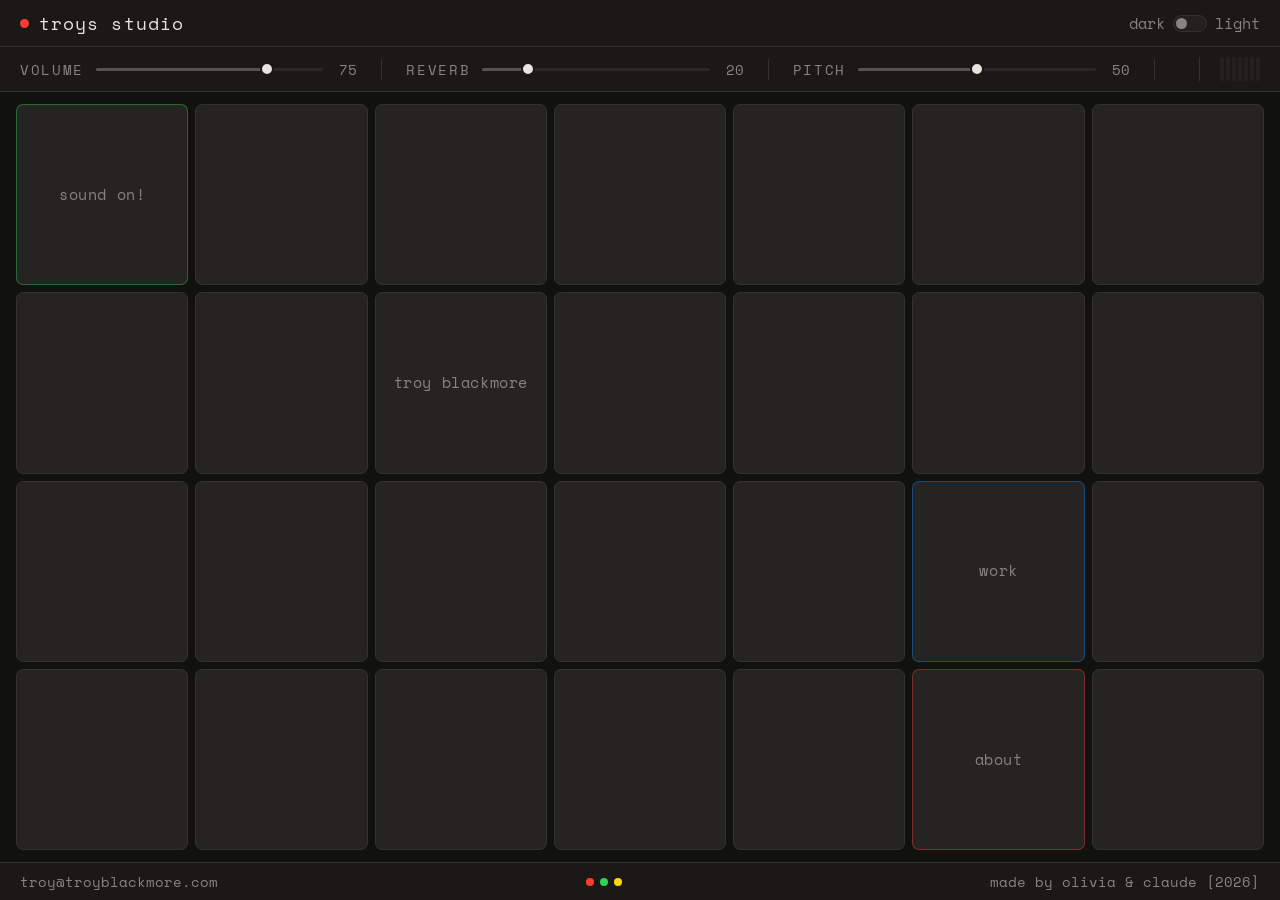
==== index.html @ 2b42c83c "initial commit" ====
<!DOCTYPE html>
<html lang="en">
<head>
  <meta charset="UTF-8" />
  <meta name="viewport" content="width=device-width, initial-scale=1.0" />
  <title>troys studio</title>
  <link rel="stylesheet" href="style.css" />
  <link rel="preconnect" href="https://fonts.googleapis.com" />
  <link rel="preconnect" href="https://fonts.gstatic.com" crossorigin />
  <link href="https://fonts.googleapis.com/css2?family=Space+Mono:wght@400;700&family=DM+Sans:wght@300;400;500&display=swap" rel="stylesheet" />
</head>
<body>
  <div id="studio">
    <div id="header">
      <div id="logo">
        <div class="rec-dot"></div>
        troys studio
      </div>
      <div class="theme-toggle">
        <span>dark</span>
        <div class="toggle-track" id="themeToggle">
          <div class="toggle-thumb"></div>
        </div>
        <span>light</span>
      </div>
    </div>

    <div id="controls">
      <div class="slider-section">
        <div class="slider-label">volume</div>
        <div class="slider-track-wrap" id="trackVol">
          <div class="slider-track-bg"></div>
          <div class="slider-track-fill" id="fillVol"></div>
          <div class="slider-pin" id="pinVol"></div>
        </div>
        <div class="slider-val" id="valVol">75</div>
      </div>
      <div class="slider-section">
        <div class="slider-label">reverb</div>
        <div class="slider-track-wrap" id="trackRev">
          <div class="slider-track-bg"></div>
          <div class="slider-track-fill" id="fillRev"></div>
          <div class="slider-pin" id="pinRev"></div>
        </div>
        <div class="slider-val" id="valRev">20</div>
      </div>
      <div class="slider-section">
        <div class="slider-label">pitch</div>
        <div class="slider-track-wrap" id="trackPitch">
          <div class="slider-track-bg"></div>
          <div class="slider-track-fill" id="fillPitch"></div>
          <div class="slider-pin" id="pinPitch"></div>
        </div>
        <div class="slider-val" id="valPitch">50</div>
      </div>
      <div id="vu-wrap">
        <div class="vu-bar"><div class="vu-fill" id="vu0"></div></div>
        <div class="vu-bar"><div class="vu-fill" id="vu1"></div></div>
        <div class="vu-bar"><div class="vu-fill" id="vu2"></div></div>
        <div class="vu-bar"><div class="vu-fill" id="vu3"></div></div>
        <div class="vu-bar"><div class="vu-fill" id="vu4"></div></div>
        <div class="vu-bar"><div class="vu-fill" id="vu5"></div></div>
        <div class="vu-bar"><div class="vu-fill" id="vu6"></div></div>
      </div>
    </div>

    <div id="grid-area">
      <div class="pad-grid" id="padGrid"></div>
    </div>

    <div id="footer">
      <div class="footer-email">troy@troyblackmore.com</div>
      <div class="footer-dots">
        <div class="fdot" style="background:var(--accent-r)"></div>
        <div class="fdot" style="background:var(--accent-g)"></div>
        <div class="fdot" style="background:var(--accent-y)"></div>
      </div>
      <div class="footer-credit">made by olivia & claude [2026]</div>
    </div>
  </div>

  <script src="main.js"></script>
</body>
</html>
---- style.css ----
:root {
  --bg: #111110;
  --bg2: #1a1917;
  --bg3: #222120;
  --pad: #252422;
  --pad-hover: #2e2c2a;
  --pad-active: #3a3835;
  --border: #333230;
  --text: #e8e5e0;
  --text-muted: #888580;
  --accent-r: #ff3b30;
  --accent-g: #30d158;
  --accent-y: #ffd60a;
  --accent-b: #0a84ff;
  --hit-bg: #1a2a3a;
  --hit-border: #0a84ff;
  --hit-glow: rgba(10, 132, 255, 0.15);
  --outline-r: rgba(255, 59, 48, 0.4);
  --outline-g: rgba(48, 209, 88, 0.4);
  --outline-b: rgba(10, 132, 255, 0.4);
  --slider-track: #2a2927;
  --slider-fill: #555250;
  --pin: #e8e5e0;
}

.light {
  --bg: #f0ede8;
  --bg2: #e4e1db;
  --bg3: #d8d4cd;
  --pad: #d0ccc4;
  --pad-hover: #c4c0b8;
  --pad-active: #b0aca4;
  --border: #b8b4ac;
  --text: #1a1917;
  --text-muted: #666360;
  --hit-bg: #daeaff;
  --hit-border: #0060cc;
  --hit-glow: rgba(0, 96, 204, 0.12);
  --outline-r: rgba(180, 20, 10, 0.7);
  --outline-g: rgba(10, 130, 40, 0.7);
  --outline-b: rgba(0, 80, 180, 0.7);
  --slider-track: #c0bcb4;
  --slider-fill: #888480;
  --pin: #1a1917;
}

* {
  box-sizing: border-box;
  margin: 0;
  padding: 0;
}

html, body {
  height: 100%;
  overflow: hidden;
  font-family: 'DM Sans', sans-serif;
}

#studio {
  background: var(--bg);
  color: var(--text);
  display: flex;
  flex-direction: column;
  height: 100vh;
  width: 100vw;
  overflow: hidden;
  transition: background 0.3s, color 0.3s;
  user-select: none;
}

/* ── Header ── */
#header {
  display: flex;
  align-items: center;
  justify-content: space-between;
  padding: 10px 20px;
  border-bottom: 1px solid var(--border);
  background: var(--bg2);
  flex-shrink: 0;
}

#logo {
  display: flex;
  align-items: center;
  gap: 10px;
  font-family: 'Space Mono', monospace;
  font-size: 18px;
  letter-spacing: 0.06em;
  color: var(--text);
}

.rec-dot {
  width: 9px;
  height: 9px;
  border-radius: 50%;
  background: var(--accent-r);
  animation: blink 2s ease-in-out infinite;
}

@keyframes blink {
  0%, 100% { opacity: 1; }
  50%       { opacity: 0.3; }
}

/* ── Theme toggle ── */
.theme-toggle {
  display: flex;
  align-items: center;
  gap: 8px;
  font-size: 15px;
  color: var(--text-muted);
  font-family: 'Space Mono', monospace;
}

.toggle-track {
  width: 34px;
  height: 17px;
  background: var(--bg3);
  border: 1px solid var(--border);
  border-radius: 9px;
  position: relative;
  cursor: pointer;
  transition: background 0.2s;
}

.toggle-thumb {
  position: absolute;
  top: 2px;
  left: 2px;
  width: 11px;
  height: 11px;
  border-radius: 50%;
  background: var(--text-muted);
  transition: transform 0.2s, background 0.2s;
}

.toggle-track.on .toggle-thumb {
  transform: translateX(17px);
  background: var(--accent-g);
}

/* ── Controls / sliders ── */
#controls {
  display: flex;
  align-items: center;
  padding: 10px 20px;
  border-bottom: 1px solid var(--border);
  background: var(--bg2);
  flex-shrink: 0;
}

.slider-section {
  display: flex;
  align-items: center;
  gap: 12px;
  flex: 1;
  padding-right: 24px;
  margin-right: 24px;
  border-right: 1px solid var(--border);
}

.slider-section:last-of-type {
  border-right: none;
  padding-right: 0;
  margin-right: 0;
}

.slider-label {
  font-size: 14px;
  letter-spacing: 0.12em;
  text-transform: uppercase;
  color: var(--text-muted);
  font-family: 'Space Mono', monospace;
  min-width: 36px;
}

.slider-track-wrap {
  flex: 1;
  position: relative;
  height: 20px;
  display: flex;
  align-items: center;
  cursor: pointer;
}

.slider-track-bg {
  position: absolute;
  left: 0;
  right: 0;
  height: 3px;
  background: var(--slider-track);
  border-radius: 2px;
}

.slider-track-fill {
  position: absolute;
  left: 0;
  height: 3px;
  background: var(--slider-fill);
  border-radius: 2px;
  pointer-events: none;
}

.slider-pin {
  position: absolute;
  width: 14px;
  height: 14px;
  border-radius: 50%;
  background: var(--pin);
  border: 2px solid var(--bg2);
  transform: translateX(-50%);
  top: 50%;
  margin-top: -7px;
  cursor: grab;
  transition: transform 0.05s;
  z-index: 2;
}

.slider-pin:active {
  cursor: grabbing;
  transform: translateX(-50%) scale(1.2);
}

.slider-val {
  font-size: 14px;
  font-family: 'Space Mono', monospace;
  color: var(--text-muted);
  min-width: 22px;
  text-align: right;
}

/* ── VU meter ── */
#vu-wrap {
  display: flex;
  align-items: flex-end;
  gap: 2px;
  height: 24px;
  margin-left: 20px;
  padding-left: 20px;
  border-left: 1px solid var(--border);
  flex-shrink: 0;
}

.vu-bar {
  width: 4px;
  background: var(--bg3);
  border-radius: 1px;
  height: 100%;
  position: relative;
  overflow: hidden;
}

.vu-fill {
  position: absolute;
  bottom: 0;
  left: 0;
  right: 0;
  background: var(--accent-g);
  border-radius: 1px;
  height: 0%;
  transition: height 0.04s;
}

.vu-fill.hot  { background: var(--accent-y); }
.vu-fill.clip { background: var(--accent-r); }

/* ── Pad grid ── */
#grid-area {
  flex: 1;
  padding: 12px 16px;
  overflow: hidden;
  display: flex;
  flex-direction: column;
}

.pad-grid {
  display: grid;
  grid-template-columns: repeat(7, 1fr);
  grid-template-rows: repeat(4, 1fr);
  gap: 7px;
  flex: 1;
  height: 100%;
}

.pad {
  background: var(--pad);
  border: 1px solid var(--border);
  border-radius: 7px;
  display: flex;
  align-items: center;
  justify-content: center;
  cursor: pointer;
  position: relative;
  transition: background 0.08s, transform 0.05s, border-color 0.08s;
  overflow: hidden;
}

.pad:hover {
  background: var(--pad-hover);
  border-color: var(--text-muted);
}

.pad.hit {
  background: var(--hit-bg) !important;
  transform: scale(0.94);
  border-color: var(--hit-border) !important;
  box-shadow: inset 0 0 0 1px var(--hit-border), 0 0 12px var(--hit-glow);
}

.pad.accent-r { border-color: var(--outline-r); border-width: 1.5px; }
.pad.accent-g { border-color: var(--outline-g); border-width: 1.5px; }
.pad.accent-b { border-color: var(--outline-b); border-width: 1.5px; }

.pad-label {
  font-size: 15px;
  font-family: 'Space Mono', monospace;
  color: var(--text-muted);
  letter-spacing: 0.04em;
  text-align: center;
  padding: 4px;
  line-height: 1.3;
  pointer-events: none;
  z-index: 1;
}

/* ── Footer ── */
#footer {
  display: flex;
  align-items: center;
  justify-content: space-between;
  padding: 8px 20px;
  border-top: 1px solid var(--border);
  background: var(--bg2);
  flex-shrink: 0;
}

.footer-email {
  font-size: 14px;
  font-family: 'Space Mono', monospace;
  color: var(--text-muted);
}

.footer-dots {
  display: flex;
  gap: 6px;
  align-items: center;
}

.fdot {
  width: 8px;
  height: 8px;
  border-radius: 50%;
}

.footer-credit {
  font-size: 14px;
  font-family: 'Space Mono', monospace;
  color: var(--text-muted);
}
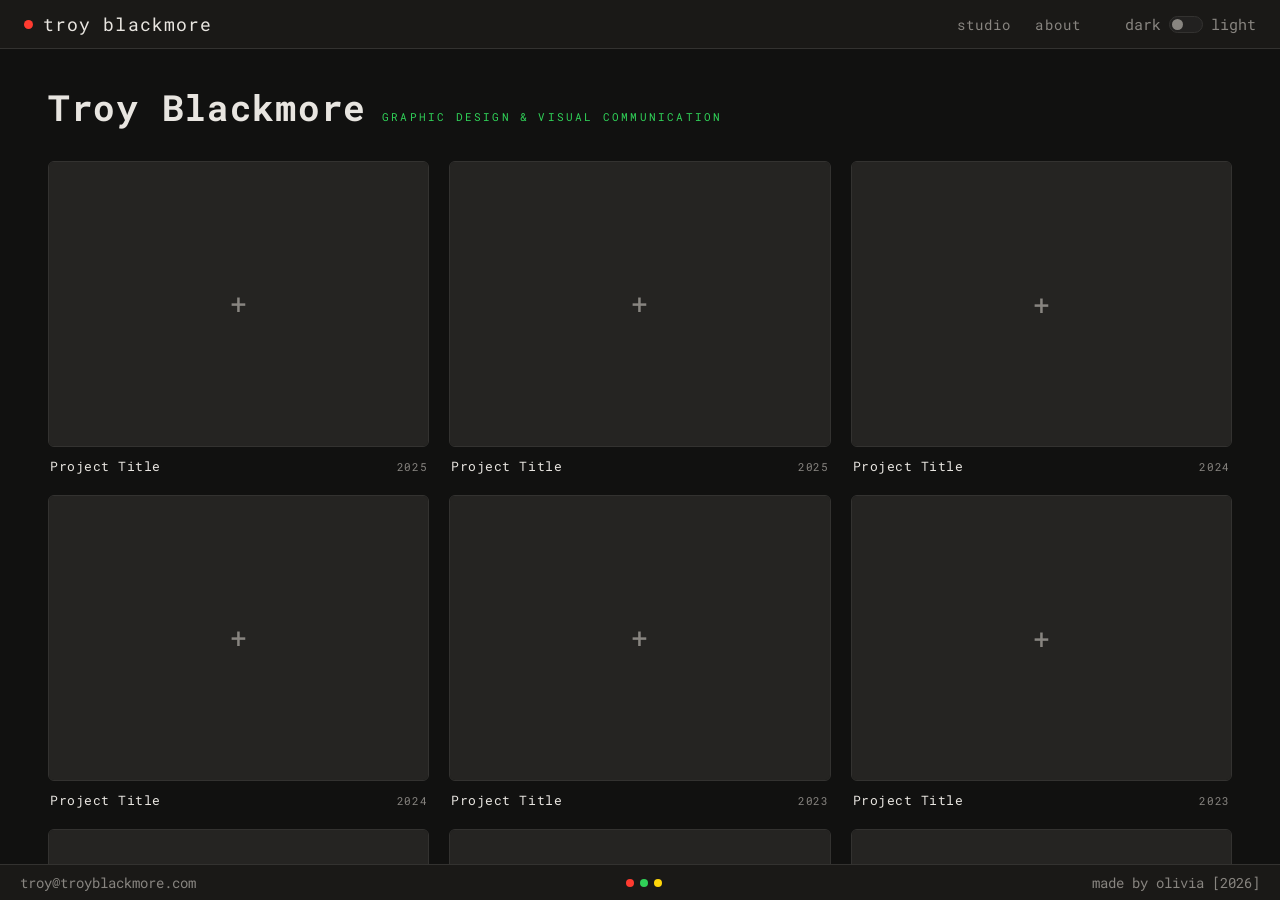
==== commit 6f27df2d: "site updates" ====
--- a/index.html
+++ b/index.html
@@ -3,69 +3,191 @@
 <head>
   <meta charset="UTF-8" />
   <meta name="viewport" content="width=device-width, initial-scale=1.0" />
-  <title>troys studio</title>
+  <title>Troy Blackmore</title>
   <link rel="stylesheet" href="style.css" />
+  <link rel="stylesheet" href="projects.css" />
   <link rel="preconnect" href="https://fonts.googleapis.com" />
   <link rel="preconnect" href="https://fonts.gstatic.com" crossorigin />
-  <link href="https://fonts.googleapis.com/css2?family=Space+Mono:wght@400;700&family=DM+Sans:wght@300;400;500&display=swap" rel="stylesheet" />
+  <link href="https://fonts.googleapis.com/css2?family=Roboto+Mono:wght@300;400;700&family=DM+Sans:wght@300;400;500&display=swap" rel="stylesheet" />
 </head>
 <body>
-  <div id="studio">
+  <div id="studio" class="projects-page">
+
     <div id="header">
       <div id="logo">
         <div class="rec-dot"></div>
-        troys studio
-      </div>
-      <div class="theme-toggle">
-        <span>dark</span>
-        <div class="toggle-track" id="themeToggle">
-          <div class="toggle-thumb"></div>
-        </div>
-        <span>light</span>
+        <a href="index.html" class="logo-link">troy blackmore</a>
+      </div>
+      <div class="header-right">
+        <nav class="nav">
+          <!-- Secret drum kit trigger — looks like a nav link -->
+          <a href="drumkit.html" class="nav-link" id="drumkit-link">studio</a>
+          <a href="about.html" class="nav-link">about</a>
+        </nav>
+        <div class="theme-toggle">
+          <span>dark</span>
+          <div class="toggle-track" id="themeToggle">
+            <div class="toggle-thumb"></div>
+          </div>
+          <span>light</span>
+        </div>
       </div>
     </div>
 
-    <div id="controls">
-      <div class="slider-section">
-        <div class="slider-label">volume</div>
-        <div class="slider-track-wrap" id="trackVol">
-          <div class="slider-track-bg"></div>
-          <div class="slider-track-fill" id="fillVol"></div>
-          <div class="slider-pin" id="pinVol"></div>
-        </div>
-        <div class="slider-val" id="valVol">75</div>
-      </div>
-      <div class="slider-section">
-        <div class="slider-label">reverb</div>
-        <div class="slider-track-wrap" id="trackRev">
-          <div class="slider-track-bg"></div>
-          <div class="slider-track-fill" id="fillRev"></div>
-          <div class="slider-pin" id="pinRev"></div>
-        </div>
-        <div class="slider-val" id="valRev">20</div>
-      </div>
-      <div class="slider-section">
-        <div class="slider-label">pitch</div>
-        <div class="slider-track-wrap" id="trackPitch">
-          <div class="slider-track-bg"></div>
-          <div class="slider-track-fill" id="fillPitch"></div>
-          <div class="slider-pin" id="pinPitch"></div>
-        </div>
-        <div class="slider-val" id="valPitch">50</div>
-      </div>
-      <div id="vu-wrap">
-        <div class="vu-bar"><div class="vu-fill" id="vu0"></div></div>
-        <div class="vu-bar"><div class="vu-fill" id="vu1"></div></div>
-        <div class="vu-bar"><div class="vu-fill" id="vu2"></div></div>
-        <div class="vu-bar"><div class="vu-fill" id="vu3"></div></div>
-        <div class="vu-bar"><div class="vu-fill" id="vu4"></div></div>
-        <div class="vu-bar"><div class="vu-fill" id="vu5"></div></div>
-        <div class="vu-bar"><div class="vu-fill" id="vu6"></div></div>
-      </div>
-    </div>
-
-    <div id="grid-area">
-      <div class="pad-grid" id="padGrid"></div>
+    <div id="projects-body">
+
+      <div id="projects-header">
+        <h1 id="projects-title">Troy Blackmore</h1>
+        <span class="projects-tag">graphic design &amp; visual communication</span>
+      </div>
+
+      <div id="projects-grid">
+
+        <div class="project-card">
+          <div class="project-image-wrap">
+            <div class="project-placeholder">
+              <label class="upload-label">
+                <span>+</span>
+                <input type="file" accept="image/*" class="img-upload" />
+              </label>
+              <img class="project-img" src="" alt="" />
+            </div>
+          </div>
+          <div class="project-info">
+            <div class="project-title">Project Title</div>
+            <div class="project-year">2025</div>
+          </div>
+        </div>
+
+        <div class="project-card">
+          <div class="project-image-wrap">
+            <div class="project-placeholder">
+              <label class="upload-label">
+                <span>+</span>
+                <input type="file" accept="image/*" class="img-upload" />
+              </label>
+              <img class="project-img" src="" alt="" />
+            </div>
+          </div>
+          <div class="project-info">
+            <div class="project-title">Project Title</div>
+            <div class="project-year">2025</div>
+          </div>
+        </div>
+
+        <div class="project-card">
+          <div class="project-image-wrap">
+            <div class="project-placeholder">
+              <label class="upload-label">
+                <span>+</span>
+                <input type="file" accept="image/*" class="img-upload" />
+              </label>
+              <img class="project-img" src="" alt="" />
+            </div>
+          </div>
+          <div class="project-info">
+            <div class="project-title">Project Title</div>
+            <div class="project-year">2024</div>
+          </div>
+        </div>
+
+        <div class="project-card">
+          <div class="project-image-wrap">
+            <div class="project-placeholder">
+              <label class="upload-label">
+                <span>+</span>
+                <input type="file" accept="image/*" class="img-upload" />
+              </label>
+              <img class="project-img" src="" alt="" />
+            </div>
+          </div>
+          <div class="project-info">
+            <div class="project-title">Project Title</div>
+            <div class="project-year">2024</div>
+          </div>
+        </div>
+
+        <div class="project-card">
+          <div class="project-image-wrap">
+            <div class="project-placeholder">
+              <label class="upload-label">
+                <span>+</span>
+                <input type="file" accept="image/*" class="img-upload" />
+              </label>
+              <img class="project-img" src="" alt="" />
+            </div>
+          </div>
+          <div class="project-info">
+            <div class="project-title">Project Title</div>
+            <div class="project-year">2023</div>
+          </div>
+        </div>
+
+        <div class="project-card">
+          <div class="project-image-wrap">
+            <div class="project-placeholder">
+              <label class="upload-label">
+                <span>+</span>
+                <input type="file" accept="image/*" class="img-upload" />
+              </label>
+              <img class="project-img" src="" alt="" />
+            </div>
+          </div>
+          <div class="project-info">
+            <div class="project-title">Project Title</div>
+            <div class="project-year">2023</div>
+          </div>
+        </div>
+
+        <div class="project-card">
+          <div class="project-image-wrap">
+            <div class="project-placeholder">
+              <label class="upload-label">
+                <span>+</span>
+                <input type="file" accept="image/*" class="img-upload" />
+              </label>
+              <img class="project-img" src="" alt="" />
+            </div>
+          </div>
+          <div class="project-info">
+            <div class="project-title">Project Title</div>
+            <div class="project-year">2022</div>
+          </div>
+        </div>
+
+        <div class="project-card">
+          <div class="project-image-wrap">
+            <div class="project-placeholder">
+              <label class="upload-label">
+                <span>+</span>
+                <input type="file" accept="image/*" class="img-upload" />
+              </label>
+              <img class="project-img" src="" alt="" />
+            </div>
+          </div>
+          <div class="project-info">
+            <div class="project-title">Project Title</div>
+            <div class="project-year">2022</div>
+          </div>
+        </div>
+
+        <div class="project-card">
+          <div class="project-image-wrap">
+            <div class="project-placeholder">
+              <label class="upload-label">
+                <span>+</span>
+                <input type="file" accept="image/*" class="img-upload" />
+              </label>
+              <img class="project-img" src="" alt="" />
+            </div>
+          </div>
+          <div class="project-info">
+            <div class="project-title">Project Title</div>
+            <div class="project-year">2021</div>
+          </div>
+        </div>
+
+      </div>
     </div>
 
     <div id="footer">
@@ -75,10 +197,33 @@
         <div class="fdot" style="background:var(--accent-g)"></div>
         <div class="fdot" style="background:var(--accent-y)"></div>
       </div>
-      <div class="footer-credit">made by olivia & claude [2026]</div>
+      <div class="footer-credit">made by olivia [2026]</div>
     </div>
+
   </div>
 
-  <script src="main.js"></script>
+  <script>
+    document.getElementById('themeToggle').addEventListener('click', () => {
+      document.getElementById('studio').classList.toggle('light');
+      document.getElementById('themeToggle').classList.toggle('on');
+    });
+
+    document.querySelectorAll('.img-upload').forEach(input => {
+      input.addEventListener('change', e => {
+        const file = e.target.files[0];
+        if (!file) return;
+        const card = input.closest('.project-card');
+        const img = card.querySelector('.project-img');
+        const label = card.querySelector('.upload-label');
+        const reader = new FileReader();
+        reader.onload = ev => {
+          img.src = ev.target.result;
+          img.style.display = 'block';
+          label.style.display = 'none';
+        };
+        reader.readAsDataURL(file);
+      });
+    });
+  </script>
 </body>
 </html>
--- a/style.css
+++ b/style.css
@@ -68,6 +68,43 @@
   user-select: none;
 }
 
+/* ── Shared nav / header-right ── */
+.header-right {
+  display: flex;
+  align-items: center;
+  gap: 28px;
+}
+
+.logo-link {
+  color: var(--text);
+  text-decoration: none;
+}
+
+.nav {
+  display: flex;
+  gap: 24px;
+  margin-right: 16px;
+}
+
+.nav-link {
+  font-family: 'Roboto Mono', monospace;
+  font-size: 14px;
+  letter-spacing: 0.08em;
+  color: var(--text-muted);
+  text-decoration: none;
+  transition: color 0.15s;
+}
+
+.nav-link:hover {
+  color: var(--text);
+}
+
+.nav-link.active {
+  color: var(--text);
+  border-bottom: 1px solid var(--accent-g);
+  padding-bottom: 2px;
+}
+
 /* ── Header ── */
 #header {
   display: flex;
@@ -83,7 +120,7 @@
   display: flex;
   align-items: center;
   gap: 10px;
-  font-family: 'Space Mono', monospace;
+  font-family: 'Roboto Mono', monospace;
   font-size: 18px;
   letter-spacing: 0.06em;
   color: var(--text);
@@ -109,7 +146,7 @@
   gap: 8px;
   font-size: 15px;
   color: var(--text-muted);
-  font-family: 'Space Mono', monospace;
+  font-family: 'Roboto Mono', monospace;
 }
 
 .toggle-track {
@@ -170,7 +207,7 @@
   letter-spacing: 0.12em;
   text-transform: uppercase;
   color: var(--text-muted);
-  font-family: 'Space Mono', monospace;
+  font-family: 'Roboto Mono', monospace;
   min-width: 36px;
 }
 
@@ -223,7 +260,7 @@
 
 .slider-val {
   font-size: 14px;
-  font-family: 'Space Mono', monospace;
+  font-family: 'Roboto Mono', monospace;
   color: var(--text-muted);
   min-width: 22px;
   text-align: right;
@@ -313,7 +350,7 @@
 
 .pad-label {
   font-size: 15px;
-  font-family: 'Space Mono', monospace;
+  font-family: 'Roboto Mono', monospace;
   color: var(--text-muted);
   letter-spacing: 0.04em;
   text-align: center;
@@ -336,7 +373,7 @@
 
 .footer-email {
   font-size: 14px;
-  font-family: 'Space Mono', monospace;
+  font-family: 'Roboto Mono', monospace;
   color: var(--text-muted);
 }
 
@@ -354,6 +391,6 @@
 
 .footer-credit {
   font-size: 14px;
-  font-family: 'Space Mono', monospace;
+  font-family: 'Roboto Mono', monospace;
   color: var(--text-muted);
 }
--- a/projects.css
+++ b/projects.css
@@ -0,0 +1,149 @@
+/* ── Projects page overrides ── */
+.projects-page {
+  height: 100vh;
+  overflow: hidden;
+  display: flex;
+  flex-direction: column;
+}
+
+.projects-page #header {
+  padding: 12px 24px;
+}
+
+/* ── Scrollable body ── */
+#projects-body {
+  flex: 1;
+  overflow-y: auto;
+  padding: 40px 48px 48px;
+  scrollbar-width: thin;
+  scrollbar-color: var(--border) transparent;
+}
+
+#projects-body::-webkit-scrollbar {
+  width: 4px;
+}
+
+#projects-body::-webkit-scrollbar-track {
+  background: transparent;
+}
+
+#projects-body::-webkit-scrollbar-thumb {
+  background: var(--border);
+  border-radius: 2px;
+}
+
+/* ── Page heading ── */
+#projects-header {
+  display: flex;
+  align-items: baseline;
+  gap: 16px;
+  margin-bottom: 36px;
+}
+
+.projects-tag {
+  font-family: 'Roboto Mono', monospace;
+  font-size: 11px;
+  letter-spacing: 0.2em;
+  text-transform: uppercase;
+  color: var(--accent-g);
+}
+
+#projects-title {
+  font-family: 'Roboto Mono', monospace;
+  font-size: 36px;
+  font-weight: 700;
+  color: var(--text);
+  letter-spacing: 0.02em;
+  line-height: 1;
+}
+
+/* ── Grid ── */
+#projects-grid {
+  display: grid;
+  grid-template-columns: repeat(3, 1fr);
+  gap: 20px;
+}
+
+/* ── Project card ── */
+.project-card {
+  display: flex;
+  flex-direction: column;
+  gap: 10px;
+  cursor: pointer;
+}
+
+.project-image-wrap {
+  width: 100%;
+  aspect-ratio: 4 / 3;
+  border-radius: 6px;
+  overflow: hidden;
+  border: 1px solid var(--border);
+  background: var(--bg2);
+  transition: border-color 0.15s;
+}
+
+.project-card:hover .project-image-wrap {
+  border-color: var(--text-muted);
+}
+
+.project-placeholder {
+  width: 100%;
+  height: 100%;
+  position: relative;
+  background: var(--pad);
+  display: flex;
+  align-items: center;
+  justify-content: center;
+}
+
+.upload-label {
+  position: absolute;
+  inset: 0;
+  display: flex;
+  align-items: center;
+  justify-content: center;
+  cursor: pointer;
+  font-family: 'Roboto Mono', monospace;
+  font-size: 28px;
+  color: var(--text-muted);
+  transition: background 0.15s, color 0.15s;
+}
+
+.upload-label:hover {
+  background: var(--pad-hover);
+  color: var(--text);
+}
+
+.upload-label input[type="file"] {
+  display: none;
+}
+
+.project-img {
+  display: none;
+  width: 100%;
+  height: 100%;
+  object-fit: cover;
+  object-position: center;
+}
+
+/* ── Card info ── */
+.project-info {
+  display: flex;
+  align-items: baseline;
+  justify-content: space-between;
+  padding: 0 2px;
+}
+
+.project-title {
+  font-family: 'Roboto Mono', monospace;
+  font-size: 13px;
+  letter-spacing: 0.04em;
+  color: var(--text);
+}
+
+.project-year {
+  font-family: 'Roboto Mono', monospace;
+  font-size: 11px;
+  letter-spacing: 0.06em;
+  color: var(--text-muted);
+}
